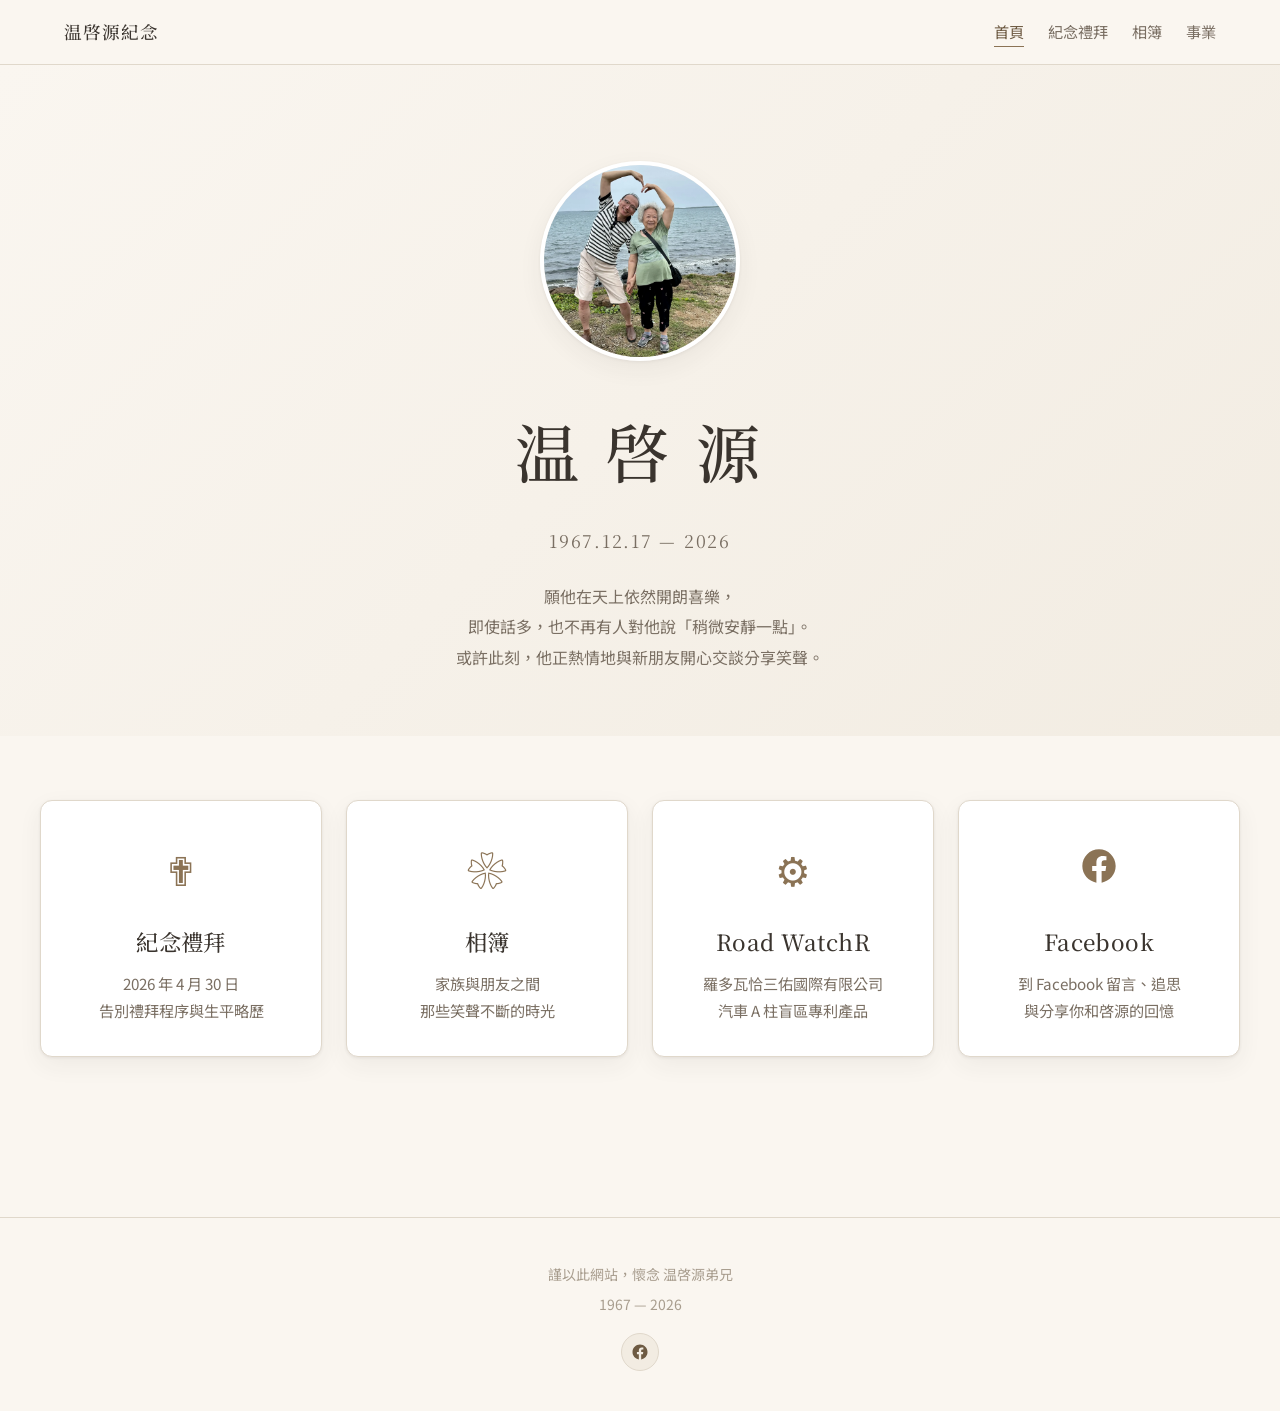
==== index.html @ d54f9589 "Simplify card title: 事業｜Road WatchR → Road WatchR" ====
<!DOCTYPE html>
<html lang="zh-Hant">
<head>
<meta charset="UTF-8">
<meta name="viewport" content="width=device-width, initial-scale=1.0">
<title>温啓源紀念</title>
<link rel="preconnect" href="https://fonts.googleapis.com">
<link rel="preconnect" href="https://fonts.gstatic.com" crossorigin>
<link href="https://fonts.googleapis.com/css2?family=Noto+Sans+TC:wght@300;400;500&family=Noto+Serif+TC:wght@400;500;600&display=swap" rel="stylesheet">
<link rel="stylesheet" href="style.css">
</head>
<body>

<nav class="nav">
  <div class="nav-inner">
    <span class="nav-brand">温啓源紀念</span>
    <ul class="nav-links">
      <li><a href="index.html" class="active">首頁</a></li>
      <li><a href="memorial.html">紀念禮拜</a></li>
      <li><a href="gallery.html">相簿</a></li>
      <li><a href="RoadWatcher-master/index.html">事業</a></li>
    </ul>
  </div>
</nav>

<section class="hero">
  <div>
    <img src="pic/web/IMG_7723.webp" alt="温啓源" class="hero-portrait" onerror="this.style.display='none'">
    <h1>温 啓 源</h1>
    <p class="dates">1967.12.17 — 2026</p>
    <p class="epitaph">
      願他在天上依然開朗喜樂，<br>
      即使話多，也不再有人對他說「稍微安靜一點」。<br>
      或許此刻，他正熱情地與新朋友開心交談分享笑聲。
    </p>
  </div>
</section>

<section class="section-cards">
  <div class="cards-grid">
    <a class="card" href="memorial.html">
      <div class="card-icon">✟</div>
      <h3>紀念禮拜</h3>
      <p>2026 年 4 月 30 日<br>告別禮拜程序與生平略歷</p>
    </a>
    <a class="card" href="gallery.html">
      <div class="card-icon">❀</div>
      <h3>相簿</h3>
      <p>家族與朋友之間<br>那些笑聲不斷的時光</p>
    </a>
    <a class="card" href="RoadWatcher-master/index.html">
      <div class="card-icon">⚙</div>
      <h3>Road WatchR</h3>
      <p>羅多瓦恰三佑國際有限公司<br>汽車 A 柱盲區專利產品</p>
    </a>
    <a class="card" href="https://www.facebook.com/onsan.onsan.2025" target="_blank" rel="noopener">
      <div class="card-icon">
        <svg xmlns="http://www.w3.org/2000/svg" viewBox="0 0 24 24" width="40" height="40" fill="currentColor" aria-hidden="true">
          <path d="M22 12.07C22 6.51 17.52 2 12 2S2 6.51 2 12.07c0 5.02 3.66 9.18 8.44 9.93v-7.03H7.9v-2.9h2.54V9.85c0-2.51 1.49-3.9 3.78-3.9 1.09 0 2.24.2 2.24.2v2.47h-1.26c-1.24 0-1.63.77-1.63 1.56v1.87h2.77l-.44 2.9h-2.33V22c4.78-.75 8.43-4.91 8.43-9.93z"/>
        </svg>
      </div>
      <h3>Facebook</h3>
      <p>到 Facebook 留言、追思<br>與分享你和啓源的回憶</p>
    </a>
  </div>
</section>

<footer class="footer">
  <p>謹以此網站，懷念  温啓源弟兄</p>
  <p>1967 — 2026</p>
  <div class="footer-social">
    <a href="https://www.facebook.com/onsan.onsan.2025" target="_blank" rel="noopener" aria-label="Facebook">
      <svg xmlns="http://www.w3.org/2000/svg" viewBox="0 0 24 24" fill="currentColor"><path d="M22 12.07C22 6.51 17.52 2 12 2S2 6.51 2 12.07c0 5.02 3.66 9.18 8.44 9.93v-7.03H7.9v-2.9h2.54V9.85c0-2.51 1.49-3.9 3.78-3.9 1.09 0 2.24.2 2.24.2v2.47h-1.26c-1.24 0-1.63.77-1.63 1.56v1.87h2.77l-.44 2.9h-2.33V22c4.78-.75 8.43-4.91 8.43-9.93z"/></svg>
    </a>
  </div>
</footer>

</body>
</html>
---- style.css ----
:root {
  --bg: #faf6f0;
  --bg-alt: #f2ece2;
  --bg-card: #ffffff;
  --text: #3a342e;
  --text-muted: #7a6f63;
  --text-soft: #a89d8e;
  --accent: #8b7355;
  --accent-dark: #6d5a42;
  --border: #e0d8cb;
  --shadow: 0 1px 3px rgba(58, 52, 46, 0.08), 0 8px 24px rgba(58, 52, 46, 0.06);
  --shadow-hover: 0 4px 12px rgba(58, 52, 46, 0.12), 0 16px 40px rgba(58, 52, 46, 0.1);
  --serif: 'Noto Serif TC', 'PingFang TC', 'Songti TC', serif;
  --sans: 'Noto Sans TC', 'PingFang TC', 'Heiti TC', system-ui, sans-serif;
  --maxw-text: 760px;
  --maxw-wide: 1200px;
}

* { box-sizing: border-box; }

html { scroll-behavior: smooth; }

body {
  margin: 0;
  background: var(--bg);
  color: var(--text);
  font-family: var(--sans);
  line-height: 1.8;
  -webkit-font-smoothing: antialiased;
  -moz-osx-font-smoothing: grayscale;
}

h1, h2, h3, h4 {
  font-family: var(--serif);
  font-weight: 500;
  letter-spacing: 0.02em;
  color: var(--text);
}

a {
  color: var(--accent-dark);
  text-decoration: none;
  transition: color 0.2s;
}

a:hover { color: var(--accent); }

img { max-width: 100%; display: block; }

/* ============ Navigation ============ */
.nav {
  background: rgba(250, 246, 240, 0.92);
  backdrop-filter: blur(8px);
  -webkit-backdrop-filter: blur(8px);
  border-bottom: 1px solid var(--border);
  position: sticky;
  top: 0;
  z-index: 100;
}

.nav-inner {
  max-width: var(--maxw-wide);
  margin: 0 auto;
  padding: 1rem 1.5rem;
  display: flex;
  align-items: center;
  justify-content: space-between;
  gap: 1rem;
}

.nav-brand {
  font-family: var(--serif);
  font-size: 1.1rem;
  font-weight: 500;
  color: var(--text);
  letter-spacing: 0.05em;
}

.nav-links {
  display: flex;
  gap: 1.5rem;
  list-style: none;
  margin: 0;
  padding: 0;
}

.nav-links a {
  color: var(--text-muted);
  font-size: 0.95rem;
  padding: 0.25rem 0;
  border-bottom: 1px solid transparent;
}

.nav-links a:hover,
.nav-links a.active {
  color: var(--accent-dark);
  border-bottom-color: var(--accent);
}

@media (max-width: 600px) {
  .nav-inner { flex-direction: column; gap: 0.5rem; padding: 0.75rem 1rem; }
  .nav-brand { font-size: 1rem; }
  .nav-links { gap: 1rem; }
  .nav-links a { font-size: 0.9rem; }
}

/* ============ Footer ============ */
.footer {
  margin-top: 6rem;
  padding: 2.5rem 1.5rem;
  border-top: 1px solid var(--border);
  text-align: center;
  color: var(--text-soft);
  font-size: 0.875rem;
}

.footer p { margin: 0.25rem 0; }

.footer-social {
  margin-top: 1rem;
  display: flex;
  justify-content: center;
  gap: 0.75rem;
}

.footer-social a {
  display: inline-flex;
  align-items: center;
  justify-content: center;
  width: 38px;
  height: 38px;
  border-radius: 50%;
  background: var(--bg-alt);
  color: var(--accent-dark);
  border: 1px solid var(--border);
  transition: background 0.2s, color 0.2s, transform 0.2s;
}

.footer-social a:hover {
  background: var(--accent);
  color: white;
  transform: translateY(-2px);
}

.footer-social svg { width: 18px; height: 18px; }

/* ============ Containers ============ */
.container {
  max-width: var(--maxw-text);
  margin: 0 auto;
  padding: 0 1.5rem;
}

.container-wide {
  max-width: var(--maxw-wide);
  margin: 0 auto;
  padding: 0 1.5rem;
}

/* ============ Hero (index) ============ */
.hero {
  position: relative;
  min-height: 70vh;
  display: flex;
  align-items: center;
  justify-content: center;
  text-align: center;
  padding: 6rem 1.5rem 4rem;
  overflow: hidden;
}

.hero::before {
  content: '';
  position: absolute;
  inset: 0;
  background: linear-gradient(135deg, var(--bg) 0%, var(--bg-alt) 100%);
  z-index: -1;
}

.hero-portrait {
  width: 200px;
  height: 200px;
  border-radius: 50%;
  object-fit: cover;
  margin: 0 auto 2rem;
  box-shadow: var(--shadow);
  border: 4px solid var(--bg-card);
}

.hero h1 {
  font-size: clamp(2.5rem, 6vw, 4rem);
  margin: 0 0 0.5rem;
  letter-spacing: 0.08em;
}

.hero .dates {
  font-family: var(--serif);
  font-size: 1.1rem;
  color: var(--text-muted);
  margin-bottom: 1.5rem;
  letter-spacing: 0.1em;
}

.hero .epitaph {
  max-width: 540px;
  margin: 0 auto;
  color: var(--text-muted);
  font-size: 1rem;
  line-height: 1.9;
}

/* ============ Section cards (index) ============ */
.section-cards {
  padding: 4rem 1.5rem;
  background: var(--bg);
}

.cards-grid {
  max-width: var(--maxw-wide);
  margin: 0 auto;
  display: grid;
  grid-template-columns: repeat(auto-fit, minmax(280px, 1fr));
  gap: 1.5rem;
}

.card {
  background: var(--bg-card);
  border: 1px solid var(--border);
  border-radius: 12px;
  padding: 2rem;
  text-align: center;
  transition: transform 0.3s, box-shadow 0.3s;
  display: flex;
  flex-direction: column;
  align-items: center;
  text-decoration: none;
  color: inherit;
  box-shadow: var(--shadow);
}

.card:hover {
  transform: translateY(-4px);
  box-shadow: var(--shadow-hover);
  color: inherit;
}

.card-icon {
  font-size: 2.5rem;
  margin-bottom: 1rem;
  color: var(--accent);
}

.card h3 {
  margin: 0 0 0.5rem;
  font-size: 1.4rem;
  color: var(--text);
}

.card p {
  margin: 0;
  color: var(--text-muted);
  font-size: 0.95rem;
}

/* ============ Memorial page ============ */
.memorial {
  padding: 4rem 0 2rem;
}

.memorial header.page-header {
  text-align: center;
  margin-bottom: 4rem;
}

.memorial header.page-header h1 {
  font-size: clamp(1.8rem, 4vw, 2.6rem);
  margin: 0 0 0.5rem;
  letter-spacing: 0.05em;
}

.memorial .meta {
  color: var(--text-muted);
  font-size: 0.95rem;
}

.memorial .meta p { margin: 0.2rem 0; }

.memorial section {
  margin-bottom: 4rem;
}

.memorial h2 {
  font-size: 1.6rem;
  text-align: center;
  margin: 0 0 0.5rem;
  letter-spacing: 0.08em;
}

.memorial h2::after {
  content: '';
  display: block;
  width: 40px;
  height: 1px;
  background: var(--accent);
  margin: 1rem auto 2rem;
}

.memorial h3 {
  font-size: 1.15rem;
  margin: 2rem 0 0.75rem;
  color: var(--accent-dark);
  border-left: 3px solid var(--accent);
  padding-left: 0.75rem;
}

.memorial blockquote {
  margin: 1rem 0;
  padding: 1.25rem 1.5rem;
  background: var(--bg-alt);
  border-left: 3px solid var(--accent);
  border-radius: 4px;
  color: var(--text);
  font-size: 0.98rem;
  line-height: 2;
}

.memorial blockquote sup {
  font-size: 0.75em;
  color: var(--accent-dark);
  font-weight: 600;
  margin-right: 0.15em;
}

.memorial table.program {
  width: 100%;
  border-collapse: collapse;
  margin: 1.5rem 0;
  background: var(--bg-card);
  border-radius: 8px;
  overflow: hidden;
  box-shadow: var(--shadow);
}

.memorial table.program th,
.memorial table.program td {
  padding: 0.85rem 1rem;
  text-align: left;
  border-bottom: 1px solid var(--border);
}

.memorial table.program th {
  background: var(--bg-alt);
  font-weight: 500;
  color: var(--text);
  font-family: var(--serif);
}

.memorial table.program tr:last-child td { border-bottom: none; }

.memorial .info-line {
  display: flex;
  flex-wrap: wrap;
  gap: 1.5rem;
  justify-content: center;
  color: var(--text-muted);
  margin-bottom: 1.5rem;
  font-size: 0.95rem;
}

.memorial .hymn {
  background: var(--bg-card);
  border: 1px solid var(--border);
  border-radius: 8px;
  padding: 1.5rem;
  margin: 1rem 0;
}

.memorial .hymn ol { padding-left: 1.5rem; }
.memorial .hymn li { margin-bottom: 1rem; line-height: 2; }
.memorial .hymn .refrain { color: var(--accent-dark); font-style: italic; }

.memorial .credit {
  text-align: right;
  color: var(--text-muted);
  margin-top: 1rem;
  font-style: italic;
}

.memorial .lyrics-bilingual {
  display: grid;
  grid-template-columns: 1fr 1fr;
  gap: 2rem;
}

@media (max-width: 720px) {
  .memorial .lyrics-bilingual { grid-template-columns: 1fr; }
}

.memorial .lyrics-bilingual h4 {
  margin: 0 0 1rem;
  color: var(--accent-dark);
  font-size: 1rem;
  border-bottom: 1px solid var(--border);
  padding-bottom: 0.5rem;
}

.memorial .lyrics-bilingual p {
  white-space: pre-line;
  line-height: 2;
  margin: 0 0 1rem;
}

.memorial .thanks {
  background: var(--bg-alt);
  border: 1px solid var(--border);
  border-radius: 8px;
  padding: 2rem;
  text-align: center;
  margin: 2rem 0;
  font-size: 1rem;
  line-height: 2.2;
}

.memorial .thanks .signoff {
  margin-top: 1.5rem;
  color: var(--accent-dark);
  font-family: var(--serif);
}

.memorial .bio p {
  margin: 0 0 1.2rem;
  text-align: justify;
}

.memorial .bio ul {
  list-style: none;
  padding: 0;
  margin: 1rem 0;
}

.memorial .bio ul li {
  padding: 0.5rem 0;
  border-bottom: 1px dashed var(--border);
  display: flex;
  gap: 1rem;
}

.memorial .bio ul li strong {
  color: var(--accent-dark);
  min-width: 110px;
  font-family: var(--serif);
}

/* ============ Gallery ============ */
.gallery-page {
  padding: 4rem 0 2rem;
}

.gallery-page header.page-header {
  text-align: center;
  margin-bottom: 3rem;
}

.gallery-page header.page-header h1 {
  font-size: clamp(1.8rem, 4vw, 2.6rem);
  margin: 0 0 0.5rem;
}

.gallery-page header.page-header p {
  color: var(--text-muted);
  margin: 0;
}

/* ============ Carousel ============ */
.carousel {
  position: relative;
  width: 100%;
  margin: 0 auto 4rem;
  aspect-ratio: 16 / 10;
  overflow: hidden;
  border-radius: 12px;
  background: var(--bg-alt);
  box-shadow: var(--shadow);
}

.carousel-slide {
  position: absolute;
  inset: 0;
  opacity: 0;
  transition: opacity 1s ease;
  cursor: pointer;
}

.carousel-slide.active { opacity: 1; z-index: 1; }

.carousel-slide img {
  width: 100%;
  height: 100%;
  object-fit: cover;
  user-select: none;
  -webkit-user-drag: none;
}

.carousel-btn {
  position: absolute;
  top: 50%;
  transform: translateY(-50%);
  background: rgba(255, 255, 255, 0.75);
  color: var(--text);
  border: none;
  width: 44px;
  height: 44px;
  border-radius: 50%;
  font-size: 1.5rem;
  cursor: pointer;
  display: flex;
  align-items: center;
  justify-content: center;
  z-index: 2;
  transition: background 0.2s;
  font-family: inherit;
  backdrop-filter: blur(4px);
  -webkit-backdrop-filter: blur(4px);
}

.carousel-btn:hover { background: white; }
.carousel-prev { left: 1rem; }
.carousel-next { right: 1rem; }

.carousel-counter {
  position: absolute;
  bottom: 1rem;
  right: 1rem;
  background: rgba(0, 0, 0, 0.5);
  color: white;
  padding: 0.4rem 0.9rem;
  border-radius: 999px;
  font-size: 0.85rem;
  z-index: 2;
  letter-spacing: 0.05em;
}

@media (max-width: 600px) {
  .carousel { aspect-ratio: 4 / 3; margin-bottom: 2.5rem; border-radius: 8px; }
  .carousel-btn { width: 36px; height: 36px; font-size: 1.2rem; }
  .carousel-prev { left: 0.5rem; }
  .carousel-next { right: 0.5rem; }
}

/* ============ Gallery Section ============ */
.gallery-section-title {
  text-align: center;
  font-size: 1.3rem;
  font-family: var(--serif);
  color: var(--text);
  margin: 0 0 2rem;
  letter-spacing: 0.08em;
}

.gallery-section-title::after {
  content: '';
  display: block;
  width: 36px;
  height: 1px;
  background: var(--accent);
  margin: 0.75rem auto 0;
}

.gallery-grid {
  display: grid;
  grid-template-columns: repeat(auto-fill, minmax(160px, 1fr));
  gap: 0.75rem;
}

.gallery-item {
  position: relative;
  aspect-ratio: 1;
  overflow: hidden;
  border-radius: 6px;
  cursor: pointer;
  background: var(--bg-alt);
  box-shadow: var(--shadow);
  transition: transform 0.25s, box-shadow 0.25s;
}

.gallery-item:hover {
  transform: scale(1.02);
  box-shadow: var(--shadow-hover);
}

.gallery-item img {
  width: 100%;
  height: 100%;
  object-fit: cover;
  transition: transform 0.4s;
}

.gallery-item:hover img { transform: scale(1.05); }

@media (max-width: 600px) {
  .gallery-grid { grid-template-columns: repeat(auto-fill, minmax(120px, 1fr)); gap: 0.5rem; }
}

/* ============ Lightbox ============ */
.lightbox {
  position: fixed;
  inset: 0;
  background: rgba(20, 16, 12, 0.92);
  display: none;
  align-items: center;
  justify-content: center;
  z-index: 1000;
  padding: 2rem;
  -webkit-tap-highlight-color: transparent;
}

.lightbox.open { display: flex; }

.lightbox-img {
  max-width: 100%;
  max-height: 100%;
  object-fit: contain;
  border-radius: 4px;
  box-shadow: 0 20px 60px rgba(0, 0, 0, 0.5);
  user-select: none;
  -webkit-user-drag: none;
}

.lightbox-btn {
  position: absolute;
  background: rgba(255, 255, 255, 0.1);
  color: white;
  border: none;
  width: 48px;
  height: 48px;
  border-radius: 50%;
  font-size: 1.5rem;
  cursor: pointer;
  display: flex;
  align-items: center;
  justify-content: center;
  transition: background 0.2s;
  font-family: inherit;
}

.lightbox-btn:hover { background: rgba(255, 255, 255, 0.2); }

.lightbox-close { top: 1.5rem; right: 1.5rem; }
.lightbox-prev { left: 1.5rem; top: 50%; transform: translateY(-50%); }
.lightbox-next { right: 1.5rem; top: 50%; transform: translateY(-50%); }

.lightbox-counter {
  position: absolute;
  bottom: 1.5rem;
  left: 50%;
  transform: translateX(-50%);
  color: rgba(255, 255, 255, 0.7);
  font-size: 0.9rem;
  background: rgba(0, 0, 0, 0.4);
  padding: 0.4rem 0.9rem;
  border-radius: 999px;
}

@media (max-width: 600px) {
  .lightbox { padding: 1rem; }
  .lightbox-btn { width: 40px; height: 40px; font-size: 1.2rem; }
  .lightbox-close { top: 0.75rem; right: 0.75rem; }
  .lightbox-prev { left: 0.5rem; }
  .lightbox-next { right: 0.5rem; }
}
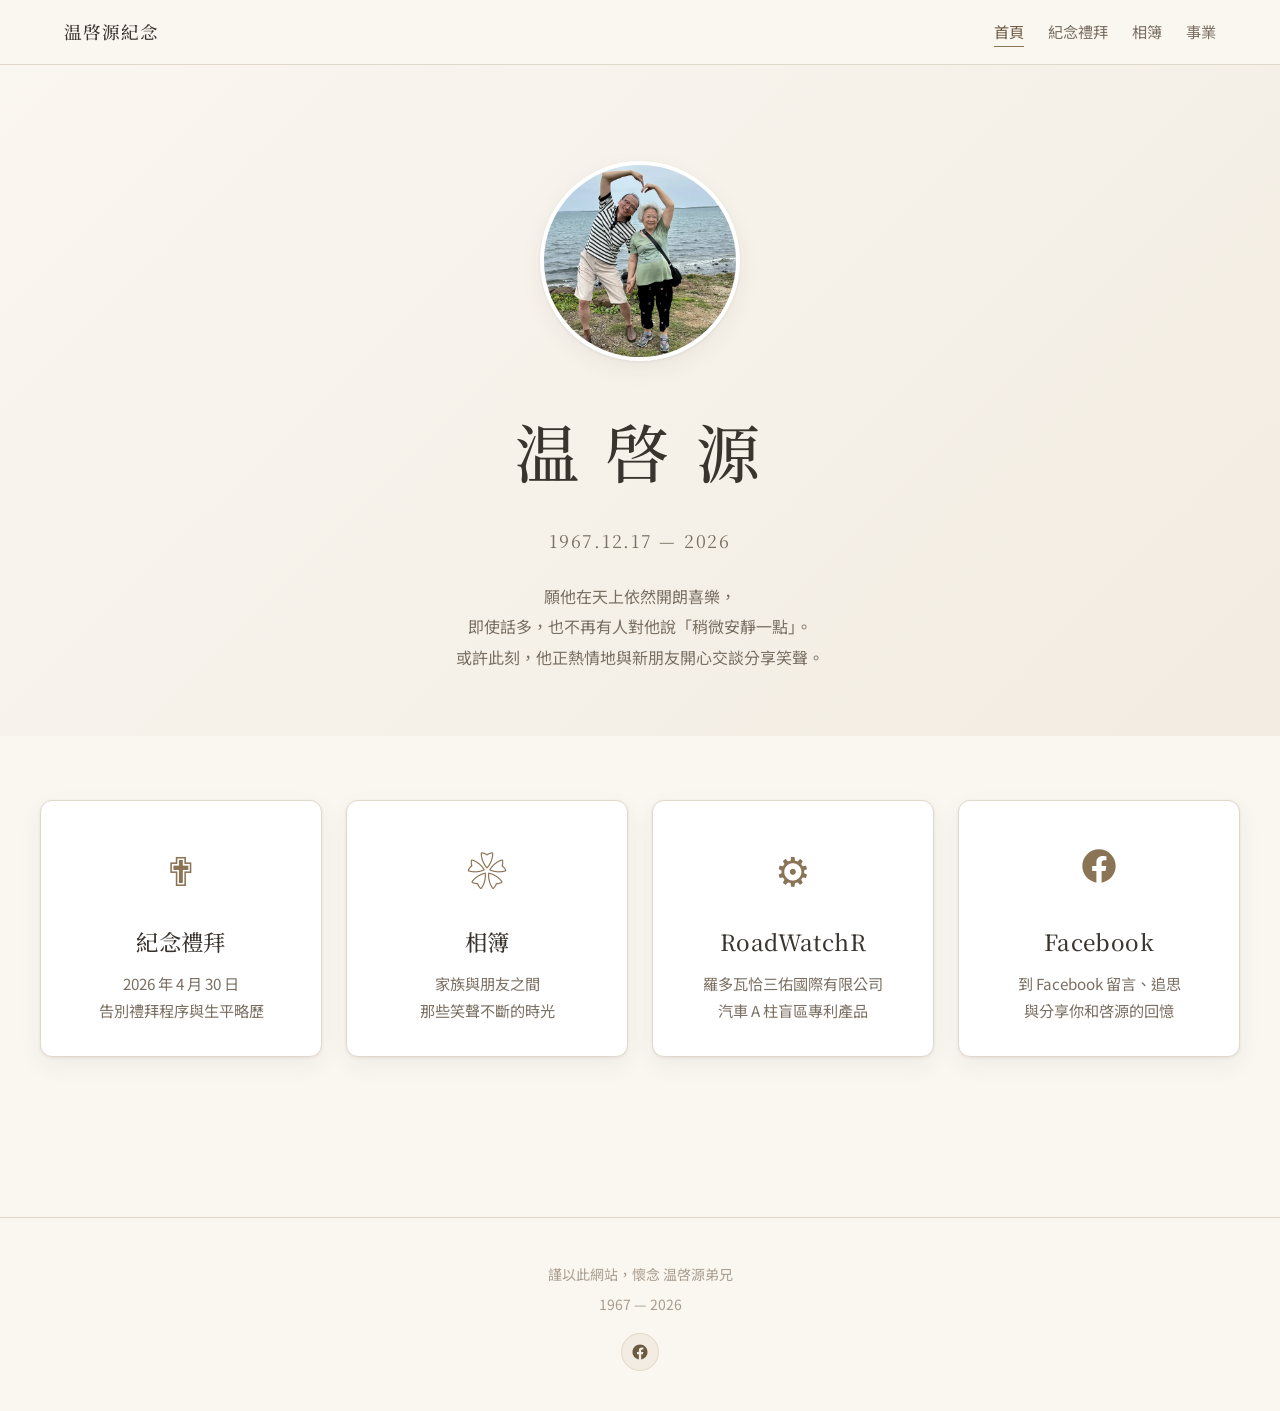
==== commit 0fb247b2: "Fix brand name spelling: RoadWatchR (no space)" ====
--- a/index.html
+++ b/index.html
@@ -50,7 +50,7 @@
     </a>
     <a class="card" href="RoadWatcher-master/index.html">
       <div class="card-icon">⚙</div>
-      <h3>Road WatchR</h3>
+      <h3>RoadWatchR</h3>
       <p>羅多瓦恰三佑國際有限公司<br>汽車 A 柱盲區專利產品</p>
     </a>
     <a class="card" href="https://www.facebook.com/onsan.onsan.2025" target="_blank" rel="noopener">
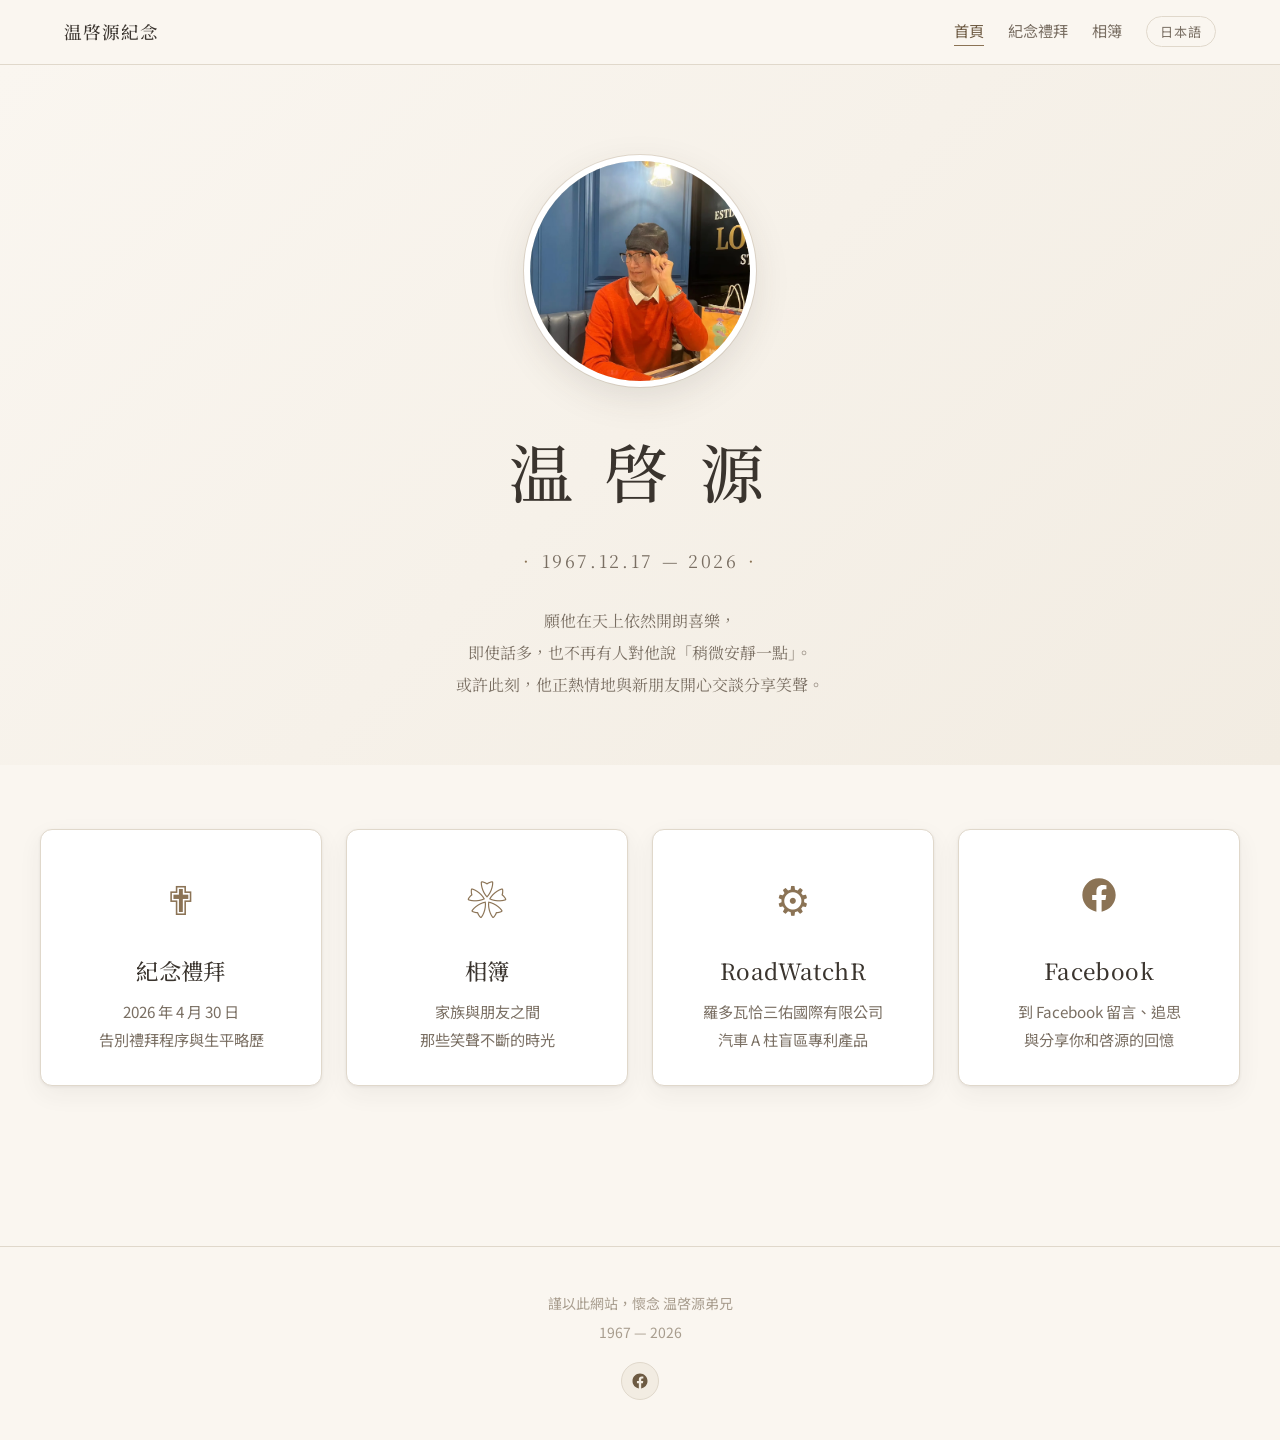
==== commit fed18d23: "Add JP language toggle, cross favicon, new hero portrait, polish - i18n.js: 中／日 切換系統，localStorage 保存" ====
--- a/index.html
+++ b/index.html
@@ -1,34 +1,42 @@
 <!DOCTYPE html>
-<html lang="zh-Hant">
+<html lang="zh">
 <head>
 <meta charset="UTF-8">
 <meta name="viewport" content="width=device-width, initial-scale=1.0">
-<title>温啓源紀念</title>
+<meta name="description" content="温啓源紀念網頁 · 1967 — 2026 · 紀念禮拜程序、生平略歷與相簿">
+<meta property="og:title" content="温啓源紀念">
+<meta property="og:description" content="1967 — 2026　謹以此網站，懷念  温啓源弟兄">
+<meta property="og:type" content="website">
+<meta property="og:image" content="pic/web/20241215聯合慶生ATT瀧厚_1.webp">
+<title data-i18n="page.title.index">温啓源紀念</title>
+<script>(function(){try{var l=localStorage.getItem('lang');if(l==='zh'||l==='ja')document.documentElement.lang=l;}catch(e){}})();</script>
+<link rel="icon" type="image/svg+xml" href="favicon.svg">
 <link rel="preconnect" href="https://fonts.googleapis.com">
 <link rel="preconnect" href="https://fonts.gstatic.com" crossorigin>
-<link href="https://fonts.googleapis.com/css2?family=Noto+Sans+TC:wght@300;400;500&family=Noto+Serif+TC:wght@400;500;600&display=swap" rel="stylesheet">
+<link href="https://fonts.googleapis.com/css2?family=Noto+Sans+JP:wght@300;400;500&family=Noto+Sans+TC:wght@300;400;500&family=Noto+Serif+JP:wght@400;500;600&family=Noto+Serif+TC:wght@400;500;600&display=swap" rel="stylesheet">
 <link rel="stylesheet" href="style.css">
+<link rel="preload" as="image" href="pic/web/20241215聯合慶生ATT瀧厚_1.webp">
 </head>
 <body>
 
 <nav class="nav">
   <div class="nav-inner">
-    <span class="nav-brand">温啓源紀念</span>
+    <span class="nav-brand" data-i18n="brand">温啓源紀念</span>
     <ul class="nav-links">
-      <li><a href="index.html" class="active">首頁</a></li>
-      <li><a href="memorial.html">紀念禮拜</a></li>
-      <li><a href="gallery.html">相簿</a></li>
-      <li><a href="RoadWatcher-master/index.html">事業</a></li>
+      <li><a href="index.html" class="active" data-i18n="nav.home">首頁</a></li>
+      <li><a href="memorial.html" data-i18n="nav.memorial">紀念禮拜</a></li>
+      <li><a href="gallery.html" data-i18n="nav.gallery">相簿</a></li>
+      <li><button type="button" class="lang-toggle" data-i18n="lang.toggle">日本語</button></li>
     </ul>
   </div>
 </nav>
 
 <section class="hero">
   <div>
-    <img src="pic/web/IMG_7723.webp" alt="温啓源" class="hero-portrait" onerror="this.style.display='none'">
+    <img src="pic/web/20241215聯合慶生ATT瀧厚_1.webp" alt="温啓源" class="hero-portrait" onerror="this.style.display='none'">
     <h1>温 啓 源</h1>
     <p class="dates">1967.12.17 — 2026</p>
-    <p class="epitaph">
+    <p class="epitaph" data-i18n="hero.epitaph" data-i18n-html>
       願他在天上依然開朗喜樂，<br>
       即使話多，也不再有人對他說「稍微安靜一點」。<br>
       或許此刻，他正熱情地與新朋友開心交談分享笑聲。
@@ -40,18 +48,18 @@
   <div class="cards-grid">
     <a class="card" href="memorial.html">
       <div class="card-icon">✟</div>
-      <h3>紀念禮拜</h3>
-      <p>2026 年 4 月 30 日<br>告別禮拜程序與生平略歷</p>
+      <h3 data-i18n="card.memorial.title">紀念禮拜</h3>
+      <p data-i18n="card.memorial.body" data-i18n-html>2026 年 4 月 30 日<br>告別禮拜程序與生平略歷</p>
     </a>
     <a class="card" href="gallery.html">
       <div class="card-icon">❀</div>
-      <h3>相簿</h3>
-      <p>家族與朋友之間<br>那些笑聲不斷的時光</p>
+      <h3 data-i18n="card.gallery.title">相簿</h3>
+      <p data-i18n="card.gallery.body" data-i18n-html>家族與朋友之間<br>那些笑聲不斷的時光</p>
     </a>
     <a class="card" href="RoadWatcher-master/index.html">
       <div class="card-icon">⚙</div>
       <h3>RoadWatchR</h3>
-      <p>羅多瓦恰三佑國際有限公司<br>汽車 A 柱盲區專利產品</p>
+      <p data-i18n="card.rw.body" data-i18n-html>羅多瓦恰三佑國際有限公司<br>汽車 A 柱盲區專利產品</p>
     </a>
     <a class="card" href="https://www.facebook.com/onsan.onsan.2025" target="_blank" rel="noopener">
       <div class="card-icon">
@@ -60,13 +68,13 @@
         </svg>
       </div>
       <h3>Facebook</h3>
-      <p>到 Facebook 留言、追思<br>與分享你和啓源的回憶</p>
+      <p data-i18n="card.fb.body" data-i18n-html>到 Facebook 留言、追思<br>與分享你和啓源的回憶</p>
     </a>
   </div>
 </section>
 
 <footer class="footer">
-  <p>謹以此網站，懷念  温啓源弟兄</p>
+  <p data-i18n="footer.line1">謹以此網站，懷念  温啓源弟兄</p>
   <p>1967 — 2026</p>
   <div class="footer-social">
     <a href="https://www.facebook.com/onsan.onsan.2025" target="_blank" rel="noopener" aria-label="Facebook">
@@ -75,5 +83,6 @@
   </div>
 </footer>
 
+<script src="i18n.js"></script>
 </body>
 </html>
--- a/style.css
+++ b/style.css
@@ -12,8 +12,30 @@
   --shadow-hover: 0 4px 12px rgba(58, 52, 46, 0.12), 0 16px 40px rgba(58, 52, 46, 0.1);
   --serif: 'Noto Serif TC', 'PingFang TC', 'Songti TC', serif;
   --sans: 'Noto Sans TC', 'PingFang TC', 'Heiti TC', system-ui, sans-serif;
+  --serif-ja: 'Noto Serif JP', 'Hiragino Mincho ProN', 'Yu Mincho', serif;
+  --sans-ja: 'Noto Sans JP', 'Hiragino Sans', 'Yu Gothic', system-ui, sans-serif;
   --maxw-text: 760px;
   --maxw-wide: 1200px;
+}
+
+html[lang="ja"] body { font-family: var(--sans-ja); }
+html[lang="ja"] h1,
+html[lang="ja"] h2,
+html[lang="ja"] h3,
+html[lang="ja"] h4,
+html[lang="ja"] .nav-brand { font-family: var(--serif-ja); }
+
+html[lang="ja"] .only-zh { display: none !important; }
+html[lang="zh"] .only-ja,
+html[lang="zh-Hant"] .only-ja,
+html[lang="zh-TW"] .only-ja { display: none !important; }
+
+@media (prefers-reduced-motion: reduce) {
+  *, *::before, *::after {
+    animation-duration: 0.01ms !important;
+    transition-duration: 0.01ms !important;
+  }
+  html { scroll-behavior: auto; }
 }
 
 * { box-sizing: border-box; }
@@ -97,11 +119,35 @@
   border-bottom-color: var(--accent);
 }
 
+.lang-toggle {
+  display: inline-flex;
+  align-items: center;
+  justify-content: center;
+  padding: 0.25rem 0.85rem;
+  border: 1px solid var(--border);
+  border-radius: 999px;
+  font-size: 0.82rem;
+  color: var(--text-muted);
+  background: transparent;
+  cursor: pointer;
+  font-family: inherit;
+  letter-spacing: 0.05em;
+  transition: background 0.2s, color 0.2s, border-color 0.2s;
+  line-height: 1.6;
+}
+
+.lang-toggle:hover {
+  background: var(--accent);
+  color: #fff;
+  border-color: var(--accent);
+}
+
 @media (max-width: 600px) {
   .nav-inner { flex-direction: column; gap: 0.5rem; padding: 0.75rem 1rem; }
   .nav-brand { font-size: 1rem; }
-  .nav-links { gap: 1rem; }
+  .nav-links { gap: 0.85rem; flex-wrap: wrap; justify-content: center; }
   .nav-links a { font-size: 0.9rem; }
+  .lang-toggle { padding: 0.2rem 0.7rem; font-size: 0.78rem; }
 }
 
 /* ============ Footer ============ */
@@ -178,27 +224,42 @@
 }
 
 .hero-portrait {
-  width: 200px;
-  height: 200px;
+  width: 220px;
+  height: 220px;
   border-radius: 50%;
   object-fit: cover;
   margin: 0 auto 2rem;
-  box-shadow: var(--shadow);
-  border: 4px solid var(--bg-card);
+  box-shadow:
+    0 0 0 6px var(--bg-card),
+    0 0 0 7px rgba(139, 115, 85, 0.2),
+    0 12px 40px rgba(58, 52, 46, 0.15);
+  animation: portraitFadeIn 1s ease;
+}
+
+@keyframes portraitFadeIn {
+  from { opacity: 0; transform: scale(0.96); }
+  to   { opacity: 1; transform: scale(1); }
 }
 
 .hero h1 {
   font-size: clamp(2.5rem, 6vw, 4rem);
   margin: 0 0 0.5rem;
-  letter-spacing: 0.08em;
+  letter-spacing: 0.12em;
 }
 
 .hero .dates {
   font-family: var(--serif);
   font-size: 1.1rem;
   color: var(--text-muted);
-  margin-bottom: 1.5rem;
-  letter-spacing: 0.1em;
+  margin-bottom: 1.75rem;
+  letter-spacing: 0.15em;
+}
+
+.hero .dates::before,
+.hero .dates::after {
+  content: '·';
+  margin: 0 0.6rem;
+  color: var(--accent);
 }
 
 .hero .epitaph {
@@ -206,7 +267,15 @@
   margin: 0 auto;
   color: var(--text-muted);
   font-size: 1rem;
-  line-height: 1.9;
+  line-height: 2;
+  font-family: var(--serif);
+}
+
+html[lang="ja"] .hero .epitaph { font-family: var(--serif-ja); }
+
+@media (max-width: 600px) {
+  .hero-portrait { width: 170px; height: 170px; margin-bottom: 1.5rem; }
+  .hero { padding: 4.5rem 1.5rem 3rem; min-height: 60vh; }
 }
 
 /* ============ Section cards (index) ============ */
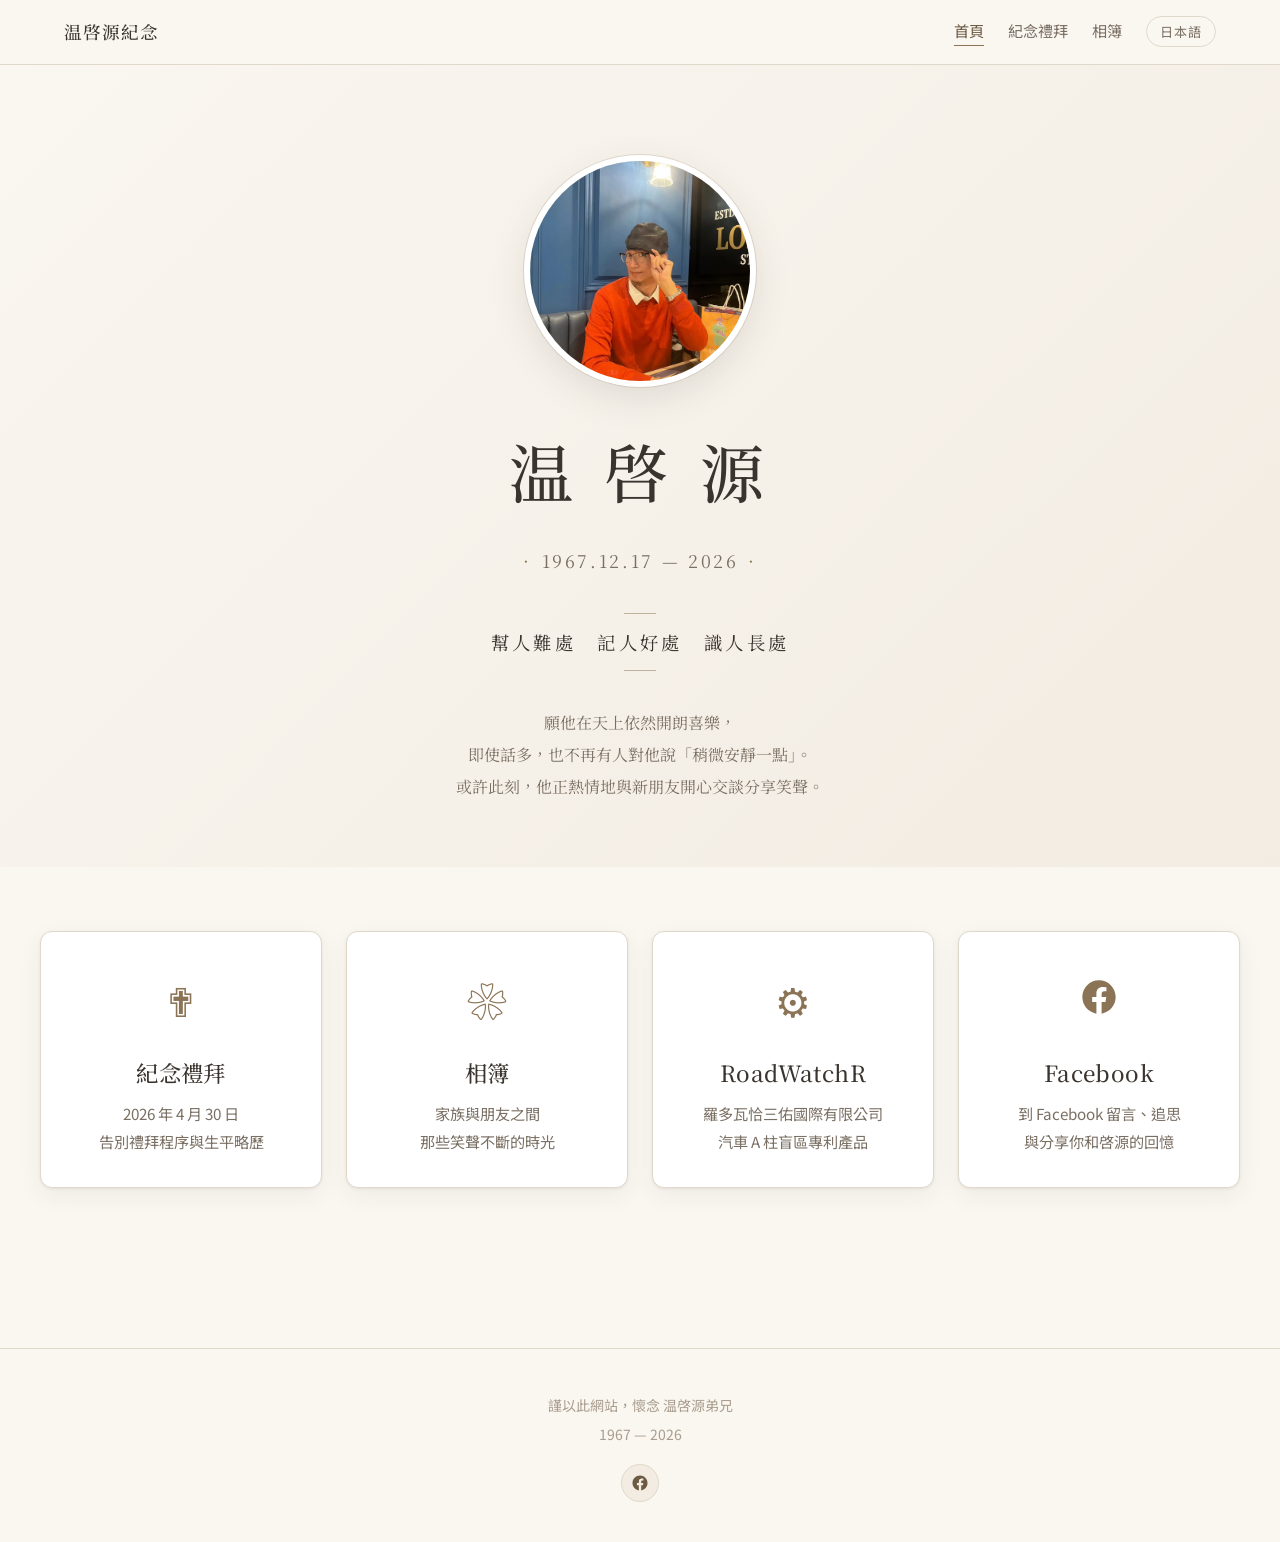
==== commit 37a46ad5: "Add motto on home hero: 幫人難處 記人好處 識人長處" ====
--- a/index.html
+++ b/index.html
@@ -36,6 +36,7 @@
     <img src="pic/web/20241215聯合慶生ATT瀧厚_1.webp" alt="温啓源" class="hero-portrait" onerror="this.style.display='none'">
     <h1>温 啓 源</h1>
     <p class="dates">1967.12.17 — 2026</p>
+    <p class="hero-motto" data-i18n="hero.motto">幫人難處　記人好處　識人長處</p>
     <p class="epitaph" data-i18n="hero.epitaph" data-i18n-html>
       願他在天上依然開朗喜樂，<br>
       即使話多，也不再有人對他說「稍微安靜一點」。<br>
--- a/style.css
+++ b/style.css
@@ -147,7 +147,7 @@
   .nav-brand { font-size: 1rem; }
   .nav-links { gap: 0.85rem; flex-wrap: wrap; justify-content: center; }
   .nav-links a { font-size: 0.9rem; }
-  .lang-toggle { padding: 0.2rem 0.7rem; font-size: 0.78rem; }
+  .lang-toggle { padding: 0.35rem 0.9rem; font-size: 0.82rem; }
 }
 
 /* ============ Footer ============ */
@@ -262,6 +262,35 @@
   color: var(--accent);
 }
 
+.hero-motto {
+  font-family: var(--serif);
+  font-size: 1.15rem;
+  letter-spacing: 0.18em;
+  color: var(--text);
+  line-height: 2;
+  margin: 0.75rem auto 1.75rem;
+  max-width: 600px;
+  position: relative;
+  padding: 0.5rem 0;
+}
+
+.hero-motto::before,
+.hero-motto::after {
+  content: '';
+  display: block;
+  width: 32px;
+  height: 1px;
+  background: var(--accent);
+  opacity: 0.5;
+  margin: 0 auto 0.6rem;
+}
+
+.hero-motto::after {
+  margin: 0.6rem auto 0;
+}
+
+html[lang="ja"] .hero-motto { font-family: var(--serif-ja); letter-spacing: 0.08em; }
+
 .hero .epitaph {
   max-width: 540px;
   margin: 0 auto;
@@ -276,6 +305,12 @@
 @media (max-width: 600px) {
   .hero-portrait { width: 170px; height: 170px; margin-bottom: 1.5rem; }
   .hero { padding: 4.5rem 1.5rem 3rem; min-height: 60vh; }
+  .hero-motto {
+    font-size: 1rem;
+    letter-spacing: 0.12em;
+    margin: 0.5rem auto 1.5rem;
+  }
+  html[lang="ja"] .hero-motto { font-size: 0.95rem; letter-spacing: 0.05em; }
 }
 
 /* ============ Section cards (index) ============ */
@@ -426,6 +461,21 @@
 
 .memorial table.program tr:last-child td { border-bottom: none; }
 
+.memorial .program-note {
+  text-align: center;
+  color: var(--text-muted);
+  font-size: 0.95rem;
+  margin-top: 1rem;
+}
+
+@media (max-width: 600px) {
+  .memorial .program-note {
+    text-align: left;
+    font-size: 0.85rem;
+    line-height: 1.85;
+  }
+}
+
 .memorial .info-line {
   display: flex;
   flex-wrap: wrap;
@@ -518,6 +568,113 @@
   color: var(--accent-dark);
   min-width: 110px;
   font-family: var(--serif);
+}
+
+/* Memorial page — mobile adaptation */
+@media (max-width: 600px) {
+  .memorial { padding: 2.5rem 0 1rem; }
+  .memorial.container { padding-left: 1rem; padding-right: 1rem; }
+
+  .memorial header.page-header { margin-bottom: 2.5rem; }
+  .memorial header.page-header h1 {
+    font-size: 1.45rem;
+    line-height: 1.55;
+    letter-spacing: 0.02em;
+    margin-bottom: 0.75rem;
+  }
+  .memorial .meta { font-size: 0.875rem; line-height: 1.7; }
+
+  .memorial section { margin-bottom: 2.75rem; }
+
+  .memorial h2 {
+    font-size: 1.3rem;
+    letter-spacing: 0.05em;
+  }
+  .memorial h2::after { margin: 0.75rem auto 1.5rem; }
+
+  .memorial h3 {
+    font-size: 0.98rem;
+    line-height: 1.6;
+    margin: 1.5rem 0 0.6rem;
+    padding-left: 0.6rem;
+    border-left-width: 2px;
+    word-break: break-word;
+  }
+
+  .memorial blockquote {
+    padding: 0.9rem 1rem;
+    font-size: 0.92rem;
+    line-height: 1.85;
+    margin: 0.75rem 0;
+  }
+
+  .memorial .info-line {
+    flex-direction: column;
+    align-items: center;
+    gap: 0.4rem;
+    font-size: 0.9rem;
+    margin-bottom: 1.25rem;
+  }
+
+  .memorial table.program {
+    font-size: 0.85rem;
+    border-radius: 6px;
+  }
+  .memorial table.program th,
+  .memorial table.program td {
+    padding: 0.55rem 0.7rem;
+    line-height: 1.55;
+    word-break: break-word;
+  }
+  .memorial table.program th { font-size: 0.85rem; }
+
+  .memorial .hymn {
+    padding: 1rem 1rem 0.5rem;
+    border-radius: 6px;
+    font-size: 0.93rem;
+  }
+  .memorial .hymn ol { padding-left: 1.25rem; }
+  .memorial .hymn li {
+    line-height: 1.85;
+    margin-bottom: 0.85rem;
+  }
+
+  .memorial .credit { font-size: 0.85rem; }
+
+  .memorial .lyrics-bilingual { gap: 1rem; }
+  .memorial .lyrics-bilingual h4 {
+    font-size: 0.92rem;
+    margin-bottom: 0.6rem;
+  }
+  .memorial .lyrics-bilingual p {
+    font-size: 0.92rem;
+    line-height: 1.85;
+  }
+
+  .memorial .thanks {
+    padding: 1.25rem 1rem;
+    font-size: 0.93rem;
+    line-height: 2;
+    border-radius: 6px;
+  }
+  .memorial .thanks .signoff { margin-top: 1rem; }
+
+  .memorial .bio p {
+    font-size: 0.95rem;
+    line-height: 1.85;
+    text-align: left;
+  }
+
+  .memorial .bio ul li {
+    flex-direction: column;
+    gap: 0.2rem;
+    padding: 0.6rem 0;
+  }
+  .memorial .bio ul li strong {
+    min-width: 0;
+    font-size: 0.85rem;
+    letter-spacing: 0.05em;
+  }
 }
 
 /* ============ Gallery ============ */
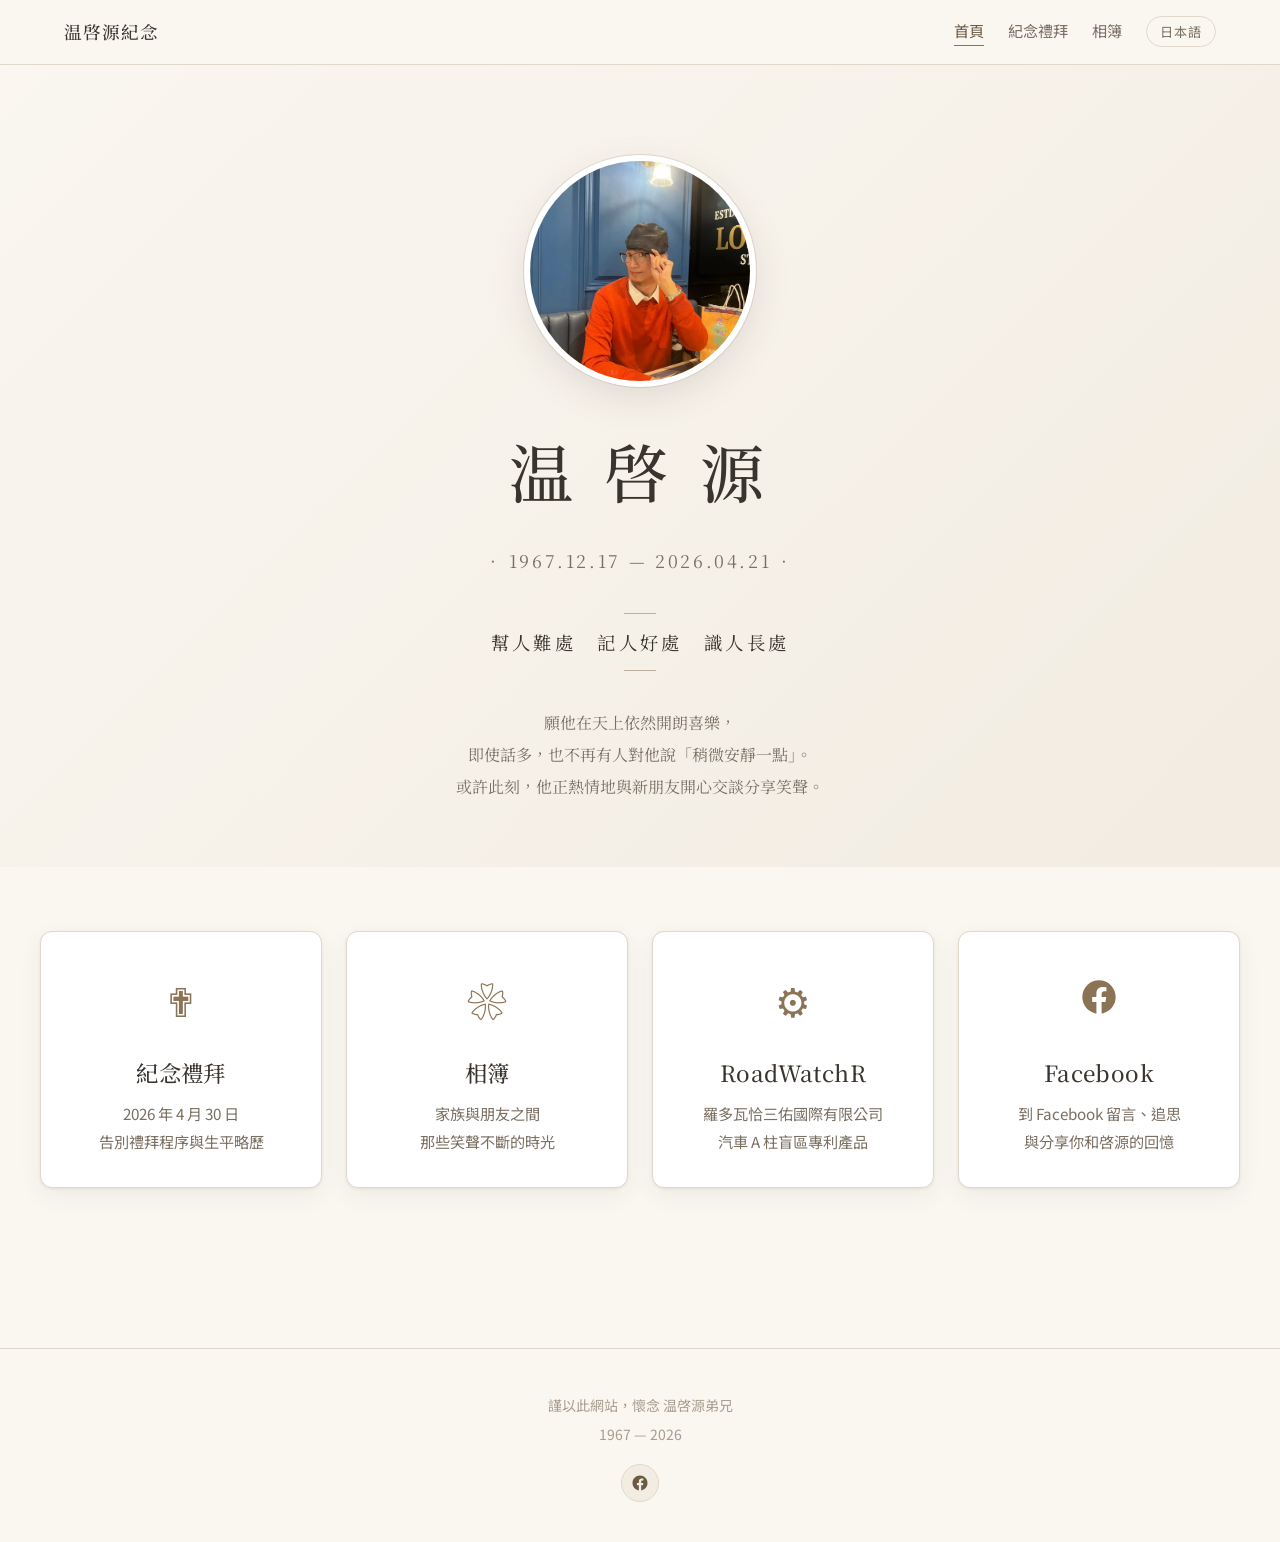
==== commit 73636291: "Expand JP translation coverage (大幅補翻譯) - 所有 h3 子標題（17 個）加入 data-i18n - 程序表 16 列 × 2 cell 全部可翻譯（中／日切換" ====
--- a/index.html
+++ b/index.html
@@ -35,7 +35,7 @@
   <div>
     <img src="pic/web/20241215聯合慶生ATT瀧厚_1.webp" alt="温啓源" class="hero-portrait" onerror="this.style.display='none'">
     <h1>温 啓 源</h1>
-    <p class="dates">1967.12.17 — 2026</p>
+    <p class="dates">1967.12.17 — 2026.04.21</p>
     <p class="hero-motto" data-i18n="hero.motto">幫人難處　記人好處　識人長處</p>
     <p class="epitaph" data-i18n="hero.epitaph" data-i18n-html>
       願他在天上依然開朗喜樂，<br>
